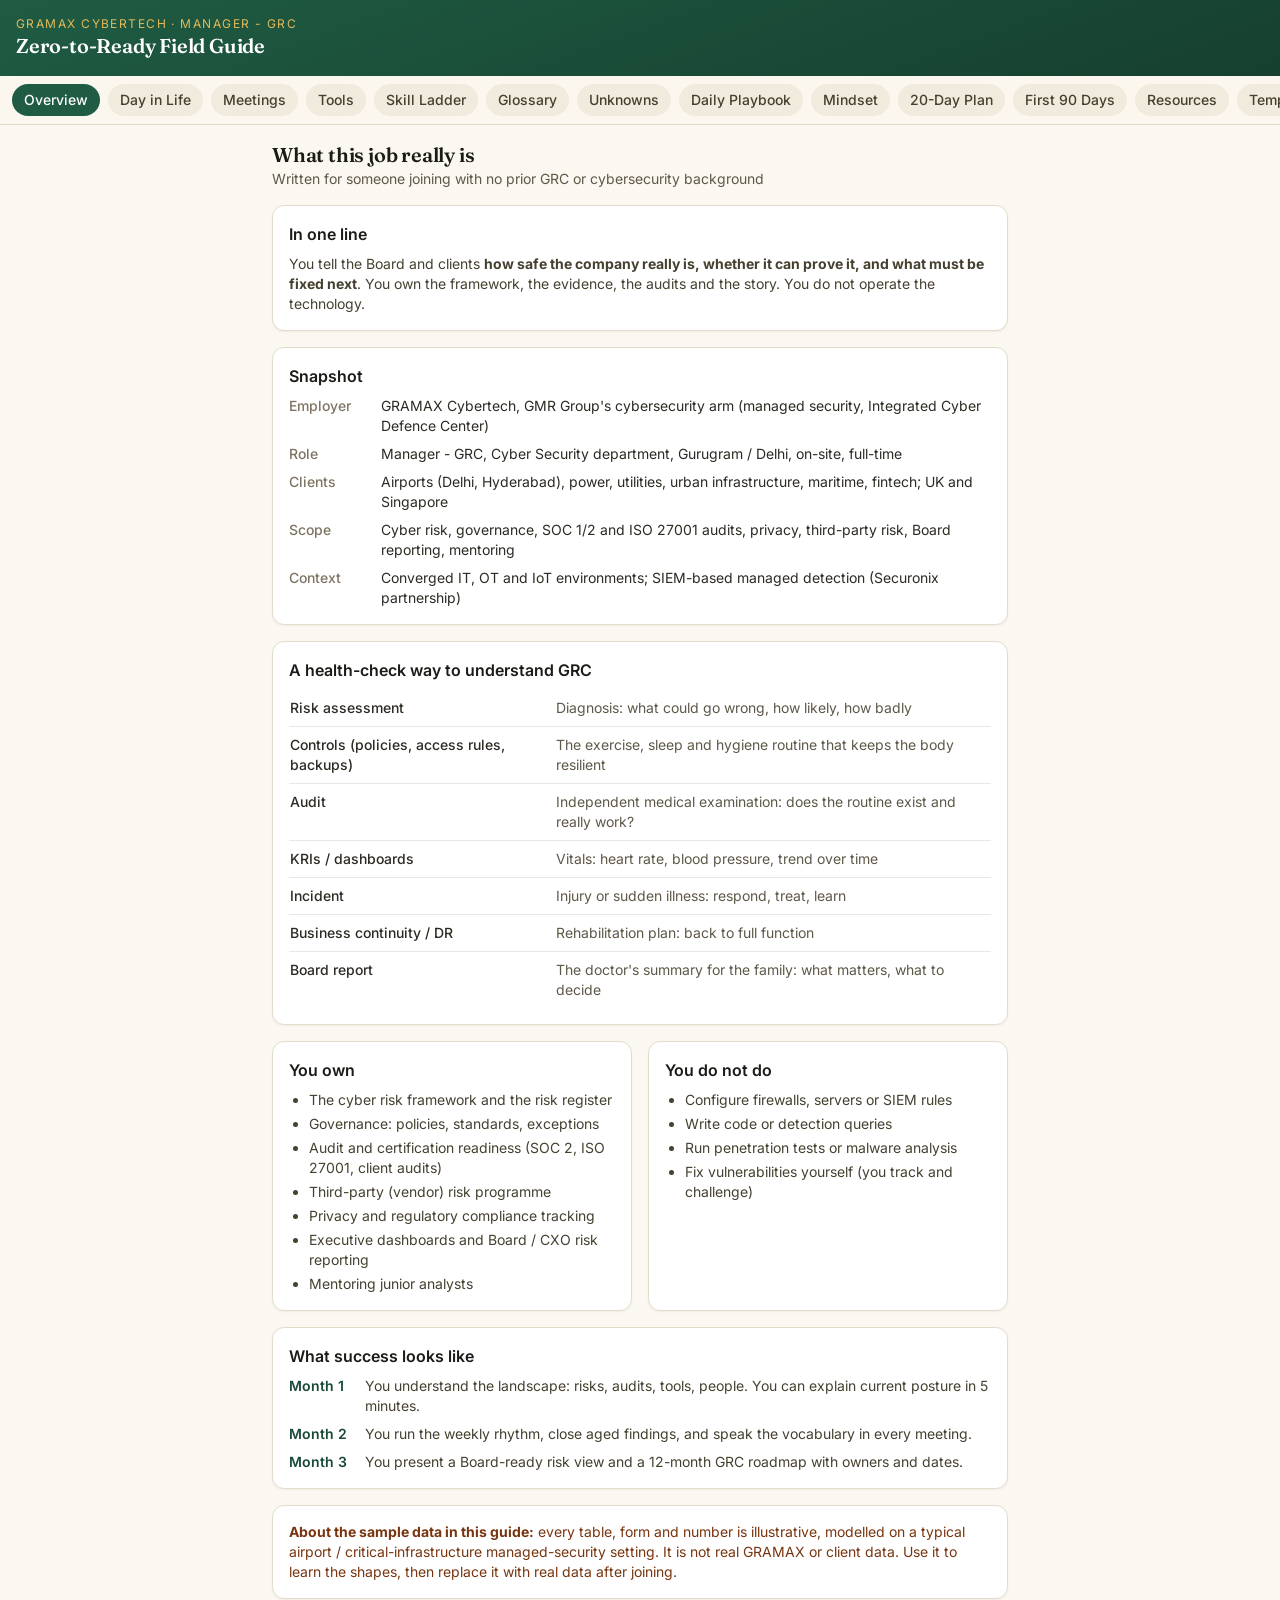
==== grc.html @ 1d97c1fb "Add a second branch: the GRC Manager field guide (owner only), plus a hidden-link fix - grc.html: th" ====
<!doctype html>
<html lang="en">
<head>
  <meta charset="utf-8">
  <meta name="viewport" content="width=device-width, initial-scale=1">
  <meta name="robots" content="noindex, nofollow">
  <title>GRC field guide · StudyCISSP</title>
  <meta name="theme-color" content="#1f5c43">
  <link rel="icon" href="assets/icons/icon-192.png">
  <link rel="preconnect" href="https://fonts.googleapis.com">
  <link rel="preconnect" href="https://fonts.gstatic.com" crossorigin>
  <link href="https://fonts.googleapis.com/css2?family=Fraunces:opsz,wght@9..144,500..700&family=Inter:wght@400;500;600;700&display=swap" rel="stylesheet">
  <link rel="stylesheet" href="assets/grc/grc.css?v=dev">
</head>
<body>
  <div id="root"></div>
  <script src="assets/grc/grc.js?v=dev"></script>
</body>
</html>
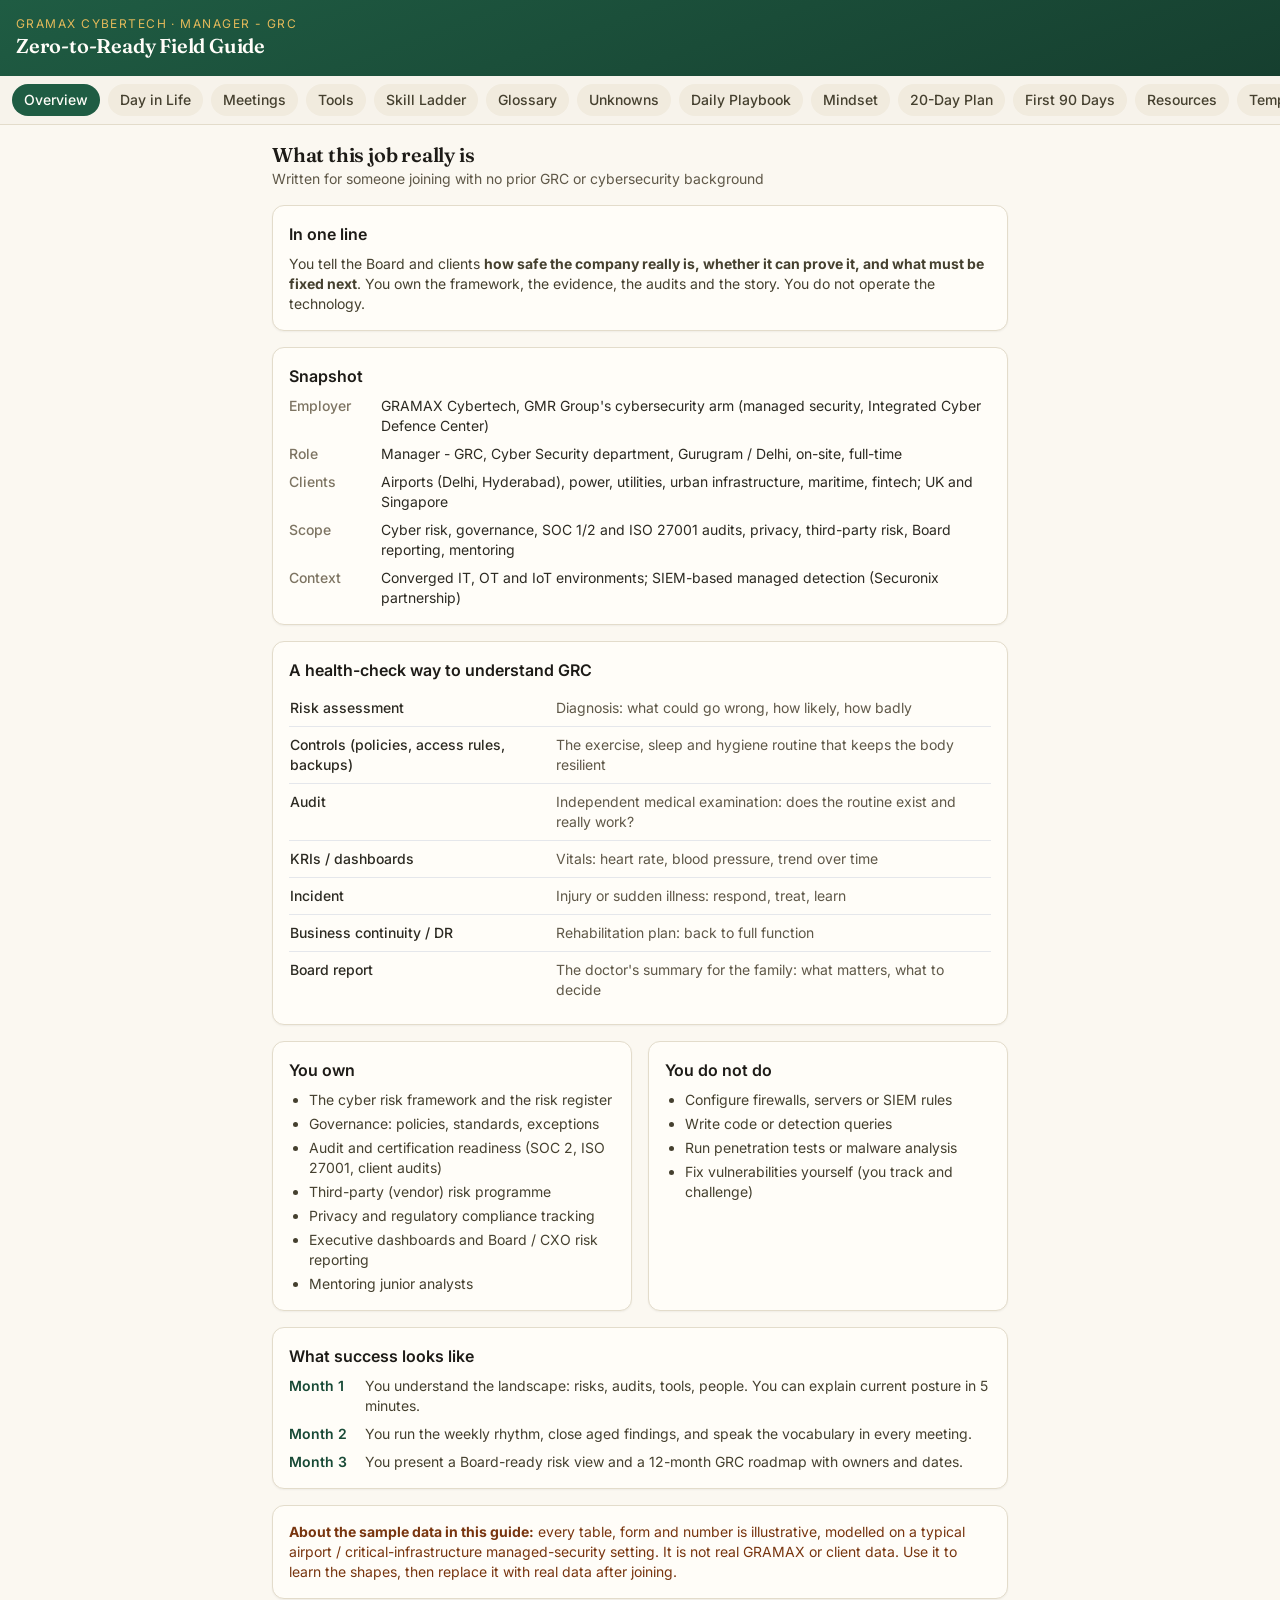
==== commit 5be0315c: "GRC field guide follows the site theme (light, sepia, dark) and switches live; badge colours meet co" ====
--- a/grc.html
+++ b/grc.html
@@ -11,6 +11,12 @@
   <link rel="preconnect" href="https://fonts.gstatic.com" crossorigin>
   <link href="https://fonts.googleapis.com/css2?family=Fraunces:opsz,wght@9..144,500..700&family=Inter:wght@400;500;600;700&display=swap" rel="stylesheet">
   <link rel="stylesheet" href="assets/grc/grc.css?v=dev">
+  <script>
+    // same theme as the rest of StudyCISSP, and follow changes made in the main window
+    (function(){function apply(){try{var s=JSON.parse(localStorage.getItem('cissp.settings')||'{}');
+      document.documentElement.dataset.theme=s.theme||(matchMedia('(prefers-color-scheme: dark)').matches?'night':'paper');}catch(e){}}
+      apply();addEventListener('storage',function(e){if(e.key==='cissp.settings')apply();});})();
+  </script>
 </head>
 <body>
   <div id="root"></div>
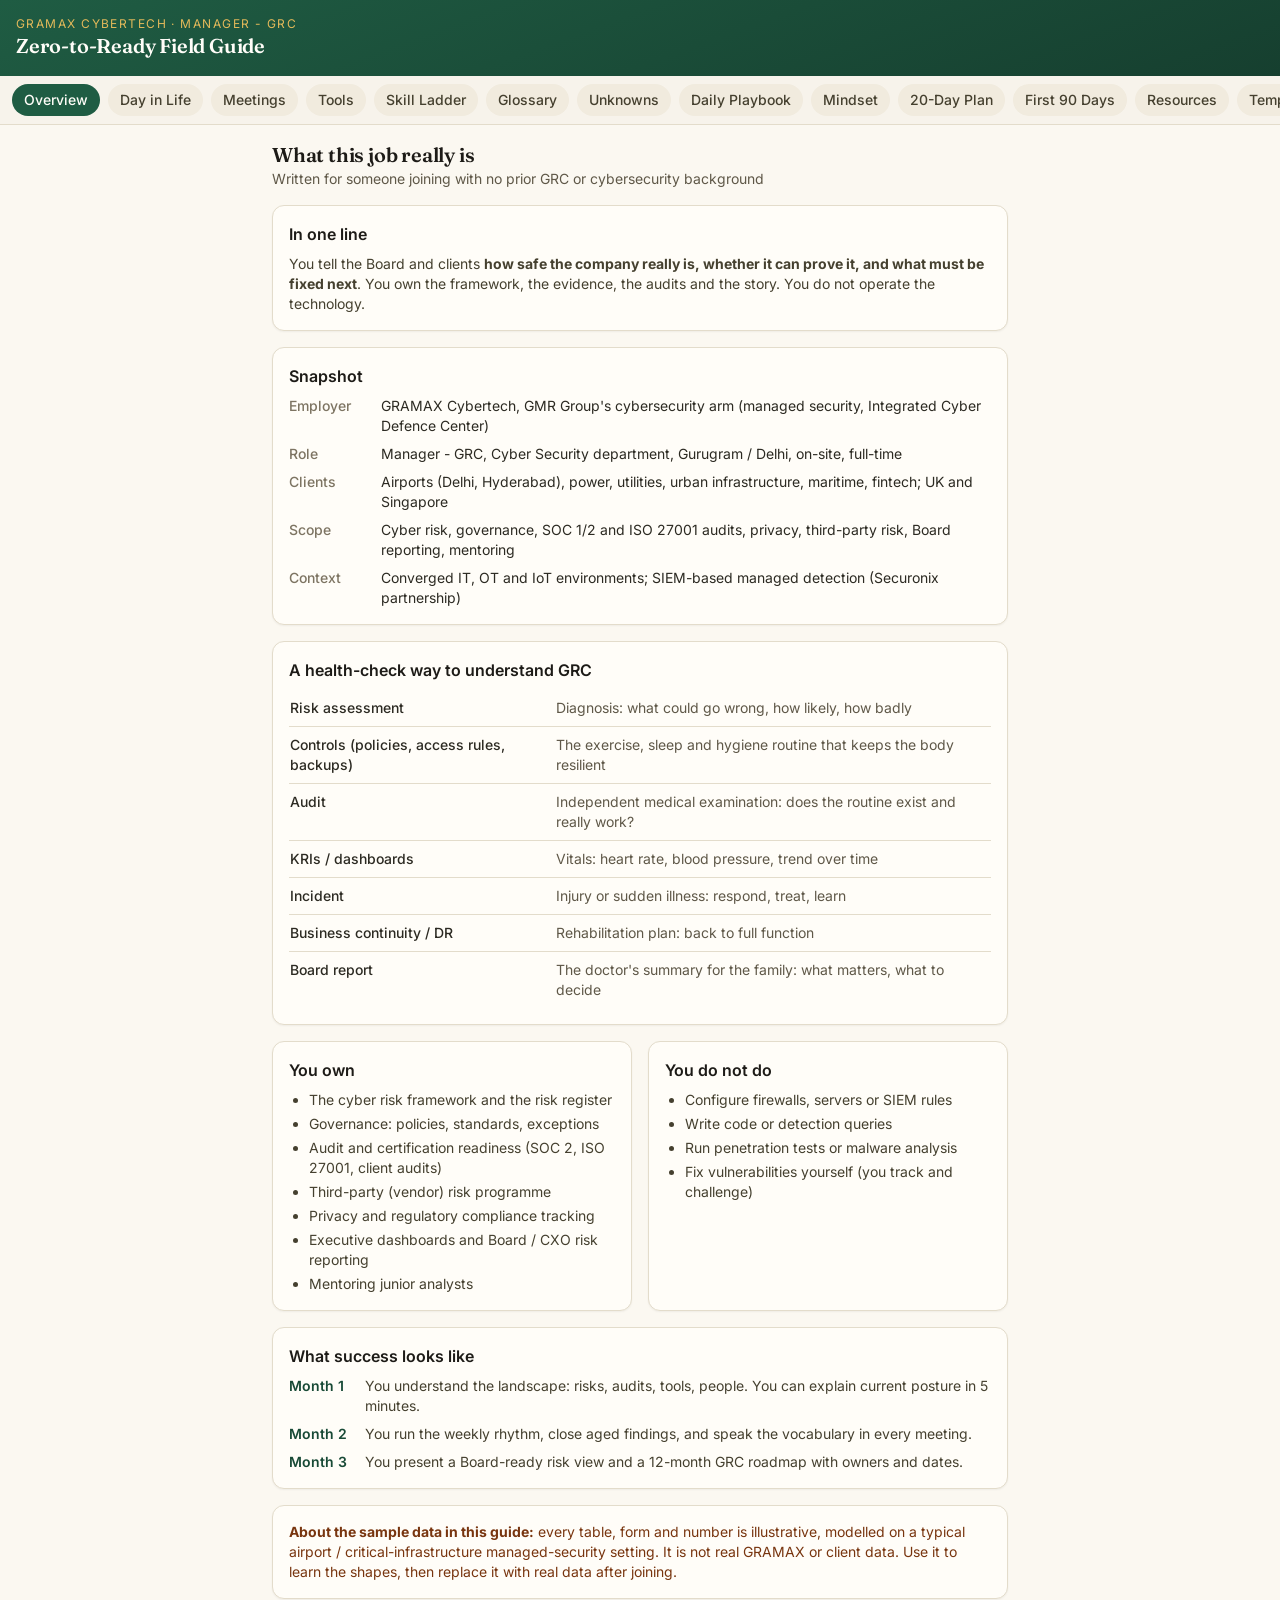
==== commit 488bd8a0: "GRC field guide now sits inside the page (no frame); new in-site Reading room; CC0 GRC lists added t" ====
--- a/grc.html
+++ b/grc.html
@@ -18,8 +18,8 @@
       apply();addEventListener('storage',function(e){if(e.key==='cissp.settings')apply();});})();
   </script>
 </head>
-<body>
-  <div id="root"></div>
+<body style="margin:0">
+  <div id="grc-guide"><div id="root"></div></div>
   <script src="assets/grc/grc.js?v=dev"></script>
 </body>
 </html>
--- a/assets/grc/grc.css
+++ b/assets/grc/grc.css
@@ -0,0 +1 @@
+*,:after,:before{--tw-border-spacing-x:0;--tw-border-spacing-y:0;--tw-translate-x:0;--tw-translate-y:0;--tw-rotate:0;--tw-skew-x:0;--tw-skew-y:0;--tw-scale-x:1;--tw-scale-y:1;--tw-pan-x: ;--tw-pan-y: ;--tw-pinch-zoom: ;--tw-scroll-snap-strictness:proximity;--tw-gradient-from-position: ;--tw-gradient-via-position: ;--tw-gradient-to-position: ;--tw-ordinal: ;--tw-slashed-zero: ;--tw-numeric-figure: ;--tw-numeric-spacing: ;--tw-numeric-fraction: ;--tw-ring-inset: ;--tw-ring-offset-width:0px;--tw-ring-offset-color:#fff;--tw-ring-color:rgba(59,130,246,.5);--tw-ring-offset-shadow:0 0 #0000;--tw-ring-shadow:0 0 #0000;--tw-shadow:0 0 #0000;--tw-shadow-colored:0 0 #0000;--tw-blur: ;--tw-brightness: ;--tw-contrast: ;--tw-grayscale: ;--tw-hue-rotate: ;--tw-invert: ;--tw-saturate: ;--tw-sepia: ;--tw-drop-shadow: ;--tw-backdrop-blur: ;--tw-backdrop-brightness: ;--tw-backdrop-contrast: ;--tw-backdrop-grayscale: ;--tw-backdrop-hue-rotate: ;--tw-backdrop-invert: ;--tw-backdrop-opacity: ;--tw-backdrop-saturate: ;--tw-backdrop-sepia: ;--tw-contain-size: ;--tw-contain-layout: ;--tw-contain-paint: ;--tw-contain-style: }::backdrop{--tw-border-spacing-x:0;--tw-border-spacing-y:0;--tw-translate-x:0;--tw-translate-y:0;--tw-rotate:0;--tw-skew-x:0;--tw-skew-y:0;--tw-scale-x:1;--tw-scale-y:1;--tw-pan-x: ;--tw-pan-y: ;--tw-pinch-zoom: ;--tw-scroll-snap-strictness:proximity;--tw-gradient-from-position: ;--tw-gradient-via-position: ;--tw-gradient-to-position: ;--tw-ordinal: ;--tw-slashed-zero: ;--tw-numeric-figure: ;--tw-numeric-spacing: ;--tw-numeric-fraction: ;--tw-ring-inset: ;--tw-ring-offset-width:0px;--tw-ring-offset-color:#fff;--tw-ring-color:rgba(59,130,246,.5);--tw-ring-offset-shadow:0 0 #0000;--tw-ring-shadow:0 0 #0000;--tw-shadow:0 0 #0000;--tw-shadow-colored:0 0 #0000;--tw-blur: ;--tw-brightness: ;--tw-contrast: ;--tw-grayscale: ;--tw-hue-rotate: ;--tw-invert: ;--tw-saturate: ;--tw-sepia: ;--tw-drop-shadow: ;--tw-backdrop-blur: ;--tw-backdrop-brightness: ;--tw-backdrop-contrast: ;--tw-backdrop-grayscale: ;--tw-backdrop-hue-rotate: ;--tw-backdrop-invert: ;--tw-backdrop-opacity: ;--tw-backdrop-saturate: ;--tw-backdrop-sepia: ;--tw-contain-size: ;--tw-contain-layout: ;--tw-contain-paint: ;--tw-contain-style: }#grc-guide .visible{visibility:visible}#grc-guide .fixed{position:fixed}#grc-guide .sticky{position:sticky}#grc-guide .top-0{top:0}#grc-guide .z-10{z-index:10}#grc-guide .mx-auto{margin-left:auto;margin-right:auto}#grc-guide .mb-2{margin-bottom:.5rem}#grc-guide .mb-3{margin-bottom:.75rem}#grc-guide .mt-0\.5{margin-top:.125rem}#grc-guide .mt-1{margin-top:.25rem}#grc-guide .mt-2{margin-top:.5rem}#grc-guide .mt-3{margin-top:.75rem}#grc-guide .block{display:block}#grc-guide .flex{display:flex}#grc-guide .table{display:table}#grc-guide .grid{display:grid}#grc-guide .h-3{height:.75rem}#grc-guide .h-5{height:1.25rem}#grc-guide .h-fit{height:-moz-fit-content;height:fit-content}#grc-guide .min-h-screen{min-height:100vh}#grc-guide .w-10{width:2.5rem}#grc-guide .w-12{width:3rem}#grc-guide .w-14{width:3.5rem}#grc-guide .w-16{width:4rem}#grc-guide .w-20{width:5rem}#grc-guide .w-28{width:7rem}#grc-guide .w-5{width:1.25rem}#grc-guide .w-full{width:100%}#grc-guide .min-w-full{min-width:100%}#grc-guide .max-w-3xl{max-width:48rem}#grc-guide .flex-1{flex:1 1 0%}#grc-guide .shrink-0{flex-shrink:0}#grc-guide .list-decimal{list-style-type:decimal}#grc-guide .list-disc{list-style-type:disc}#grc-guide .flex-wrap{flex-wrap:wrap}#grc-guide .items-center{align-items:center}#grc-guide .justify-between{justify-content:space-between}#grc-guide .gap-1{gap:.25rem}#grc-guide .gap-2{gap:.5rem}#grc-guide .gap-3{gap:.75rem}#grc-guide .gap-4{gap:1rem}#grc-guide :is(.space-y-1>:not([hidden])~:not([hidden])){--tw-space-y-reverse:0;margin-top:calc(.25rem*(1 - var(--tw-space-y-reverse)));margin-bottom:calc(.25rem*var(--tw-space-y-reverse))}#grc-guide :is(.space-y-2>:not([hidden])~:not([hidden])){--tw-space-y-reverse:0;margin-top:calc(.5rem*(1 - var(--tw-space-y-reverse)));margin-bottom:calc(.5rem*var(--tw-space-y-reverse))}#grc-guide :is(.space-y-3>:not([hidden])~:not([hidden])){--tw-space-y-reverse:0;margin-top:calc(.75rem*(1 - var(--tw-space-y-reverse)));margin-bottom:calc(.75rem*var(--tw-space-y-reverse))}#grc-guide :is(.space-y-4>:not([hidden])~:not([hidden])){--tw-space-y-reverse:0;margin-top:calc(1rem*(1 - var(--tw-space-y-reverse)));margin-bottom:calc(1rem*var(--tw-space-y-reverse))}#grc-guide .overflow-hidden{overflow:hidden}#grc-guide .overflow-x-auto{overflow-x:auto}#grc-guide .whitespace-nowrap{white-space:nowrap}#grc-guide .whitespace-pre-wrap{white-space:pre-wrap}#grc-guide .rounded{border-radius:.25rem}#grc-guide .rounded-full{border-radius:9999px}#grc-guide .rounded-lg{border-radius:.5rem}#grc-guide .rounded-md{border-radius:.375rem}#grc-guide .rounded-xl{border-radius:.75rem}#grc-guide .border{border-width:1px}#grc-guide .border-b{border-bottom-width:1px}#grc-guide .border-t{border-top-width:1px}#grc-guide .border-amber-200{border-color:var(--g-a200)}#grc-guide .border-rose-200{border-color:var(--g-r200)}#grc-guide .border-slate-100{border-color:var(--g-s100)}#grc-guide .border-slate-200{border-color:var(--g-s200)}#grc-guide .border-slate-300{border-color:var(--g-s300)}#grc-guide .bg-amber-100{background-color:var(--g-a100)}#grc-guide .bg-amber-50{background-color:var(--g-a50)}#grc-guide .bg-amber-600{background-color:var(--g-a600)}#grc-guide .bg-emerald-100{background-color:var(--g-e100)}#grc-guide .bg-emerald-50{background-color:var(--g-e50)}#grc-guide .bg-emerald-500{background-color:var(--g-e500)}#grc-guide .bg-emerald-600{background-color:var(--g-e600)}#grc-guide .bg-indigo-100{background-color:var(--g-i100)}#grc-guide .bg-indigo-50{background-color:var(--g-i50)}#grc-guide .bg-indigo-600{background-color:var(--g-i600)}#grc-guide .bg-rose-100{background-color:var(--g-r100)}#grc-guide .bg-rose-600{background-color:var(--g-r600)}#grc-guide .bg-sky-600{background-color:var(--g-k600)}#grc-guide .bg-slate-100{background-color:var(--g-s100)}#grc-guide .bg-slate-50{background-color:var(--g-s50)}#grc-guide .bg-slate-800{background-color:var(--g-s800)}#grc-guide .bg-slate-900{background-color:var(--g-s900)}#grc-guide .bg-white{background-color:var(--g-w)}#grc-guide .bg-yellow-100{background-color:var(--g-y100)}#grc-guide .p-2{padding:.5rem}#grc-guide .p-3{padding:.75rem}#grc-guide .p-4{padding:1rem}#grc-guide .px-2{padding-left:.5rem;padding-right:.5rem}#grc-guide .px-3{padding-left:.75rem;padding-right:.75rem}#grc-guide .px-4{padding-left:1rem;padding-right:1rem}#grc-guide .py-0\.5{padding-top:.125rem;padding-bottom:.125rem}#grc-guide .py-1{padding-top:.25rem;padding-bottom:.25rem}#grc-guide .py-1\.5{padding-top:.375rem;padding-bottom:.375rem}#grc-guide .py-2{padding-top:.5rem;padding-bottom:.5rem}#grc-guide .py-4{padding-top:1rem;padding-bottom:1rem}#grc-guide .pb-1{padding-bottom:.25rem}#grc-guide .pb-16{padding-bottom:4rem}#grc-guide .pb-3{padding-bottom:.75rem}#grc-guide .pl-5{padding-left:1.25rem}#grc-guide .pr-2{padding-right:.5rem}#grc-guide .pt-2{padding-top:.5rem}#grc-guide .text-left{text-align:left}#grc-guide .text-center{text-align:center}#grc-guide .align-top{vertical-align:top}#grc-guide .text-base{font-size:1rem;line-height:1.5rem}#grc-guide .text-sm{font-size:.875rem;line-height:1.25rem}#grc-guide .text-xl{font-size:1.25rem;line-height:1.75rem}#grc-guide .text-xs{font-size:.75rem;line-height:1rem}#grc-guide .font-bold{font-weight:700}#grc-guide .font-medium{font-weight:500}#grc-guide .font-semibold{font-weight:600}#grc-guide .uppercase{text-transform:uppercase}#grc-guide .italic{font-style:italic}#grc-guide .tracking-wide{letter-spacing:.025em}#grc-guide .text-amber-800{color:var(--g-a800)}#grc-guide .text-amber-900{color:var(--g-a900)}#grc-guide .text-emerald-700{color:var(--g-e700)}#grc-guide .text-emerald-800{color:var(--g-e800)}#grc-guide .text-emerald-900{color:var(--g-e900)}#grc-guide .text-indigo-700{color:var(--g-i700)}#grc-guide .text-indigo-800{color:var(--g-i800)}#grc-guide .text-indigo-900{color:var(--g-i900)}#grc-guide .text-rose-700{color:var(--g-r700)}#grc-guide .text-rose-800{color:var(--g-r800)}#grc-guide .text-slate-300{color:var(--g-s300)}#grc-guide .text-slate-400{color:var(--g-s400)}#grc-guide .text-slate-500{color:var(--g-s500)}#grc-guide .text-slate-600{color:var(--g-s600)}#grc-guide .text-slate-700{color:var(--g-s700)}#grc-guide .text-slate-800{color:var(--g-s800)}#grc-guide .text-slate-900{color:var(--g-s900)}#grc-guide .text-white{color:var(--g-w)}#grc-guide .text-yellow-800{color:var(--g-y800)}#grc-guide .line-through{text-decoration-line:line-through}#grc-guide .accent-emerald-600{accent-color:var(--g-e600)}#grc-guide .shadow{--tw-shadow:0 1px 3px 0 rgba(0,0,0,.1),0 1px 2px -1px rgba(0,0,0,.1);--tw-shadow-colored:0 1px 3px 0 var(--tw-shadow-color),0 1px 2px -1px var(--tw-shadow-color)}#grc-guide .shadow,#grc-guide .shadow-sm{box-shadow:var(--tw-ring-offset-shadow,0 0 #0000),var(--tw-ring-shadow,0 0 #0000),var(--tw-shadow)}#grc-guide .shadow-sm{--tw-shadow:0 1px 2px 0 rgba(0,0,0,.05);--tw-shadow-colored:0 1px 2px 0 var(--tw-shadow-color)}#grc-guide .filter{filter:var(--tw-blur) var(--tw-brightness) var(--tw-contrast) var(--tw-grayscale) var(--tw-hue-rotate) var(--tw-invert) var(--tw-saturate) var(--tw-sepia) var(--tw-drop-shadow)}#grc-guide .transition-all{transition-property:all;transition-timing-function:cubic-bezier(.4,0,.2,1);transition-duration:.15s}#grc-guide{background:var(--g-bg);font-family:Inter,system-ui,sans-serif;-webkit-font-smoothing:antialiased;color:var(--g-s900);line-height:1.5}#grc-guide *,#grc-guide :after,#grc-guide :before{box-sizing:border-box;border-width:0;border-style:solid;border-color:var(--g-s200)}#grc-guide dd,#grc-guide dl,#grc-guide figure,#grc-guide h1,#grc-guide h2,#grc-guide h3,#grc-guide h4,#grc-guide ol,#grc-guide p,#grc-guide pre,#grc-guide ul{margin:0}#grc-guide ol,#grc-guide ul{padding:0}#grc-guide h1,#grc-guide h2,#grc-guide h3,#grc-guide h4{font-size:inherit}#grc-guide button{font:inherit;color:inherit;background:transparent;padding:0;cursor:pointer}#grc-guide table{border-collapse:collapse}#grc-guide a{color:inherit}#grc-guide input,#grc-guide textarea{font:inherit;color:inherit}#grc-guide h1,#grc-guide h2{font-family:Fraunces,Georgia,serif;letter-spacing:-.01em}#grc-guide h1,#grc-guide h2{font-weight:600!important}#grc-guide button{transition:background-color .15s,color .15s}#grc-guide .overflow-x-auto::-webkit-scrollbar,#grc-guide nav::-webkit-scrollbar{height:6px}#grc-guide .overflow-x-auto::-webkit-scrollbar-thumb,#grc-guide nav::-webkit-scrollbar-thumb{background:#d9d0bc;border-radius:99px}#grc-guide header.bg-slate-900{background:linear-gradient(160deg,#1f5c43,#163f2f)}#grc-guide header .text-slate-400{color:#e3b95a;letter-spacing:.12em}#grc-guide nav.sticky{background:color-mix(in srgb,var(--g-bg) 94%,transparent);-webkit-backdrop-filter:blur(8px);backdrop-filter:blur(8px)}:root{--g-w:#fffdf8;--g-bg:#f7f3ea;--g-s50:#fbf8f1;--g-s100:#f1ebde;--g-s200:#e3dccb;--g-s300:#cfc5ae;--g-s400:#a69c86;--g-s500:#7d7462;--g-s600:#5f5848;--g-s700:#45402f;--g-s800:#2c2a22;--g-s900:#1d1b17;--g-i50:#ecf4ef;--g-i100:#d5e8dc;--g-i200:#a9d0b8;--g-i500:#2f7a59;--g-i600:#1f5c43;--g-i700:#184a36;--g-i800:#133a2b;--g-i900:#0f2e22;--g-e50:#ecfdf5;--g-e100:#d1fae5;--g-e500:#047857;--g-e600:#047857;--g-e700:#047857;--g-e800:#065f46;--g-e900:#064e3b;--g-a50:#fffbeb;--g-a100:#fef3c7;--g-a200:#fde68a;--g-a600:#92400e;--g-a800:#92400e;--g-a900:#78350f;--g-r100:#ffe4e6;--g-r200:#fecdd3;--g-r600:#be123c;--g-r700:#be123c;--g-r800:#9f1239;--g-y100:#fef9c3;--g-y800:#854d0e;--g-k600:#0369a1}:root[data-theme=sepia]{--g-w:#f8eedb;--g-bg:#f1e5cd;--g-s50:#f3e8d2;--g-s100:#e8d9bb;--g-s200:#d6c39e;--g-s300:#c4ad83;--g-s400:#9c8564;--g-s500:#7d6a4f;--g-s600:#5f4b30;--g-s700:#4c3b25;--g-s800:#3a2c1a;--g-s900:#3a2c1a;--g-i50:#f1e3cc;--g-i100:#ead3ae;--g-i200:#d9b98a;--g-i500:#8a5a2b;--g-i600:#7a4a1c;--g-i700:#6a3e16;--g-i800:#5a3412;--g-i900:#4a2a0f;--g-e50:#ecfdf5;--g-e100:#d1fae5;--g-e500:#047857;--g-e600:#047857;--g-e700:#047857;--g-e800:#065f46;--g-e900:#064e3b;--g-a50:#fffbeb;--g-a100:#fef3c7;--g-a200:#fde68a;--g-a600:#92400e;--g-a800:#92400e;--g-a900:#78350f;--g-r100:#ffe4e6;--g-r200:#fecdd3;--g-r600:#be123c;--g-r700:#be123c;--g-r800:#9f1239;--g-y100:#fef9c3;--g-y800:#854d0e;--g-k600:#0369a1}:root[data-theme=night]{--g-w:#1c2125;--g-bg:#14171a;--g-s50:#171b1f;--g-s100:#232a2f;--g-s200:#2e353b;--g-s300:#3a4248;--g-s400:#7d776b;--g-s500:#958e80;--g-s600:#b5ae9f;--g-s700:#cfc8b9;--g-s800:#2b3237;--g-s900:#e7e1d4;--g-i50:#1f2b26;--g-i100:#26352e;--g-i200:#2f4a3c;--g-i500:#6fae8d;--g-i600:#2e6b4f;--g-i700:#8cc7a6;--g-i800:#a6d6bb;--g-i900:#c2e3cf;--g-e50:#17271f;--g-e100:#1d3328;--g-e500:#1f6b51;--g-e600:#1f6b51;--g-e700:#7fd4ac;--g-e800:#9fe0c0;--g-e900:#bfead4;--g-a50:#2a2214;--g-a100:#33291a;--g-a200:#5a4520;--g-a600:#8a5a14;--g-a800:#f0c27a;--g-a900:#f5d39a;--g-r100:#3a1f22;--g-r200:#5a2a2f;--g-r600:#a83246;--g-r700:#f08f99;--g-r800:#f4a7ae;--g-y100:#33301a;--g-y800:#f0dc8a;--g-k600:#22607f;color-scheme:dark}:root[data-theme=night] #grc-guide .text-white{color:#f3efe6}:root[data-theme=night] #grc-guide .text-slate-800{color:#dcd5c6}:root[data-theme=night] #grc-guide header.bg-slate-900{background:linear-gradient(160deg,#1d4a37,#11281f)}:root[data-theme=sepia] #grc-guide header.bg-slate-900{background:linear-gradient(160deg,#7a4a1c,#5a3412)}:root[data-theme=sepia] #grc-guide .text-white{color:#fbf3e3}.grc-inpage #grc-guide nav.sticky{top:64px}.grc-inpage #grc-guide .min-h-screen{min-height:0;border-radius:18px;overflow:clip}#grc-guide .last\:border-0:last-child{border-width:0}@media (min-width:640px){#grc-guide .sm\:grid-cols-2{grid-template-columns:repeat(2,minmax(0,1fr))}}
